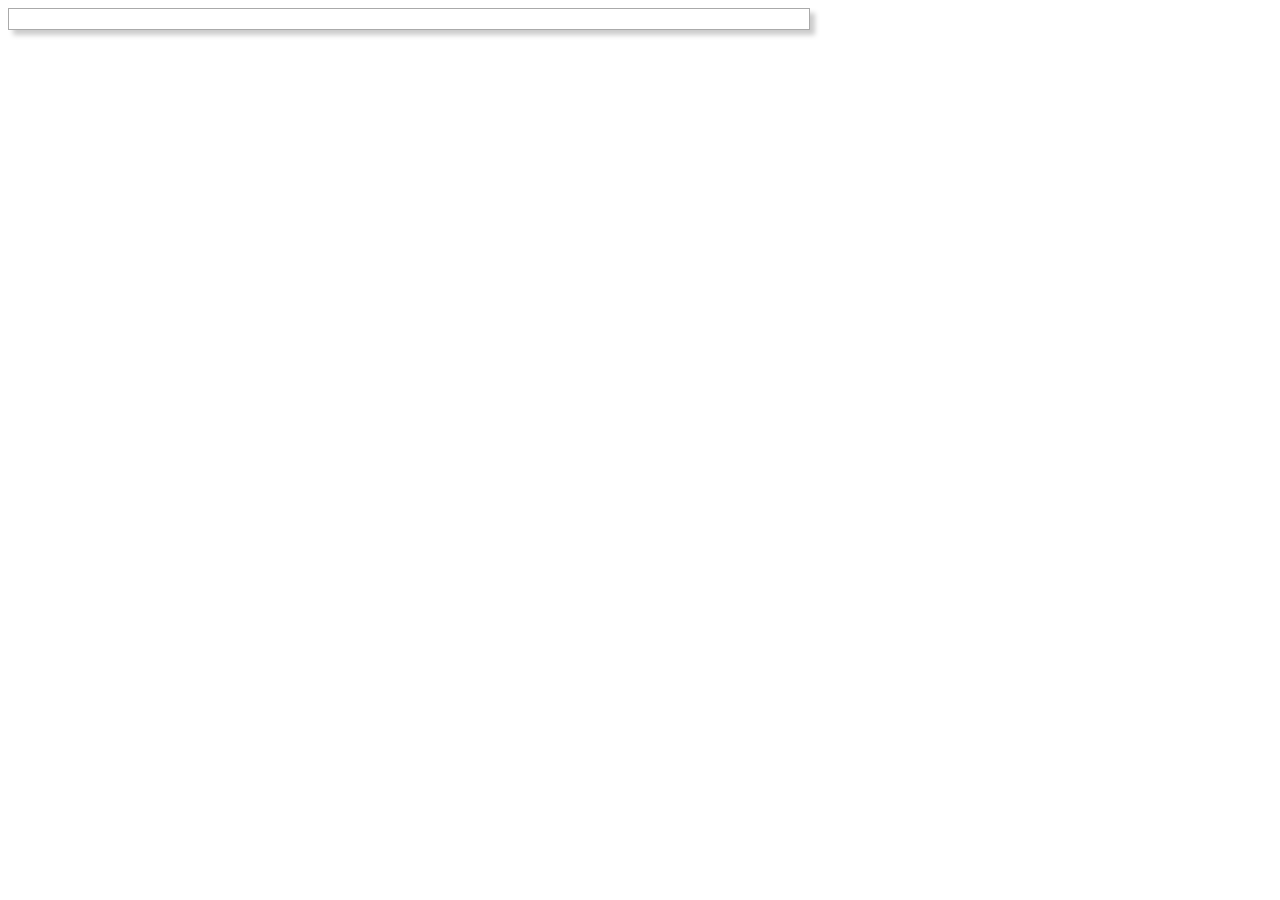
==== src/index.html @ 242c93d6 "First commit" ====
<html lang="en">
  <head>
    <meta charset="utf-8" />
    <meta name="viewport" content="width=320; initial-scale=1.0; maximum-scale=1.0; user-scalable=no;">

    <!--script type="text/javascript" src="js/lib/jquery-1.6.1.min.js"></script-->
    <script type="text/javascript" src="http://ajax.googleapis.com/ajax/libs/jquery/1.6.2/jquery.min.js"></script>

    <!-- JS_START -->
    <script type="text/javascript" src="js/lib/raphael-min.js"></script>

    <script type="text/javascript" src="js/lib/underscore.js"></script>
    <script type="text/javascript" src="js/lib/backbone-min.js"></script>
    <script type="text/javascript" src="js/lib/modernizr.custom.59021.js"></script>
    <script type="text/javascript" src="js/lib/jquery.animate-enhanced.min.js"></script>

    <script type="text/javascript" src="js/gui/shared/utils/ArrayUtil.js"></script>
    <script type="text/javascript" src="js/gui/shared/utils/MapUtil.js"></script>
    <script type="text/javascript" src="js/gui/shared/utils/StringUtil.js"></script>
    <script type="text/javascript" src="js/gui/shared/data/BaseCSVParser.js"></script>
    <script type="text/javascript" src="js/gui/shared/facebook/Facebook.js"></script>
    <script type="text/javascript" src="js/gui/shared/date/Date.js"></script>

    <script type="text/javascript" src="js/gui/bankofenglandmpc/BankOfEnglandMPC.js"></script>
    <script type="text/javascript" src="js/gui/bankofenglandmpc/view/GraphView.js"></script>
    <script type="text/javascript" src="js/gui/bankofenglandmpc/view/HeaderView.js"></script>
    <script type="text/javascript" src="js/gui/bankofenglandmpc/view/MembersView.js"></script>
    <script type="text/javascript" src="js/gui/bankofenglandmpc/view/ResultsView.js"></script>
    <script type="text/javascript" src="js/gui/bankofenglandmpc/view/Chart.js"></script>
    <script type="text/javascript" src="js/gui/bankofenglandmpc/model/model.js"></script>
    <script type="text/javascript" src="js/gui/bankofenglandmpc/parser/MembersCSVParser.js"></script>
    <script type="text/javascript" src="js/gui/bankofenglandmpc/parser/DecisionsCSVParser.js"></script>
    <!-- JS_END -->

    <!-- CSS_START -->
    <link rel="stylesheet" href="css/style.css" type="text/css"/>
    <!--[if IE]>
      <link rel="stylesheet" href="css/style_ie.css" type="text/css"/><![endif]-->
    <!-- CSS_END -->

    <script type="text/javascript">

        $(document).ready(function()
        {
            $.ajax("templates/boe_mpc.html").success(function(response)
            {
                $("body").append(response);

                //http://resource.guim.co.uk/interactiveresource/interactivedata/mpc_decisions
                //http://resource.guim.co.uk/interactiveresource/interactivedata/mpc_members

                var membersUrl = "members.txt";
                var decisionsUrl = "decisions.txt";

                var bankOfEnglandMPC = new gui.bankofenglandmpc.BankOfEnglandMPC({ el: $("#bankOfEnglandMPC"), membersUrl:membersUrl, decisionsUrl:decisionsUrl });

                 /*
                 var facebookConnector = new gui.facebook.Facebook({
                      appId  : '106500279431406',
                      status : false, // check login status
                      cookie : true, // enable cookies to allow the server to access the session
                      xfbml  : true  // parse XFBML
                  });
                  */
            });


        });

    </script>


</head>
<body>

<div class="boxShadow">
    <div id="bankOfEnglandMPC"></div>
</div>

</body>
</html>
---- src/css/style.css ----
.boxShadow
{
    border: 1px solid #aaa;
    width: 780px;
    padding: 10px;
    -moz-box-shadow: 5px 5px 5px #ccc;
    -webkit-box-shadow: 5px 5px 5px #ccc;
    box-shadow: 5px 5px 5px #ccc;
}

div {
  -webkit-tap-highlight-color: rgba(0,0,0,0);
}

#bankOfEnglandMPC {
    width: 780px;
    font-size: 0.8em;
    position:relative;
}

#bankOfEnglandMPC svg
{
    vertical-align: bottom;
}


#bankOfEnglandMPC a:link
{
    color: #253777;
    text-decoration: none;
}
#bankOfEnglandMPC a:hover
{
    color: #990000;
    text-decoration: underline;
}

#bankOfEnglandMPC a:visited
{
    color: #253777;
    text-decoration: none;
}

#boempc_header
{
    position:relative;

    width: 780px;
}

#boempc_header .monthTitle
{
    font-family: Arial, Verdana, sans-serif;
    font-size: 1.2em;
    margin-bottom: 2px;
}

#boempc_header .title
{
    float:left;
    width: 190px;
    margin-right: 10px;
    font-family: Georgia, Times, serif;
    font-size: 1.8em;
    font-weight: bold;
}

#boempc_header .description
{
    float:left;
    padding-left: 5px;
    width: 570px;
    min-height: 90px;

    font-family: Arial, Verdana, sans-serif;
    font-size: 1em;
}


#boempc_header .readfull
{
    font-family: Arial, Verdana, sans-serif;
    font-size: 0.9em;
    text-align: right;
    margin-top: 5px;
}

#boempc_members
{
    float:left;
    width: 190px;
    margin-right: 10px;

	position: relative;
}

#boempc_members .memberName
{
    color:#000000;

    font-family: Arial, Verdana, sans-serif;
    font-size: 1em;

    -webkit-user-select: none;
    -khtml-user-select: none;
    -moz-user-select: none;
    -o-user-select: none;
    user-select: none;

    margin-bottom: 5px;

    cursor: pointer;
}

#boempc_members .memberName:hover
{
    color:#990000;
}

#boempc_members .memberBullet
{
    float:left;
    width:22px;
    margin-bottom:3px;
}

#boempc_members .memberLabel
{
    float:left;
    width:160px;

    margin-top:2px;
    margin-bottom:3px;
}

#boempc_members .splitter
{
    border-top:  1px dashed #666666;

    margin-top:10px;
    margin-bottom:10px;
}

#boempc_members .memberDetailDisplay
{
    position: relative;

    font-family: Arial, Verdana, sans-serif;
    font-size: 0.9em;
}

#boempc_members .memberDetailDisplay .name
{
    font-size: 1.1em;
    font-weight: bold;
    margin-bottom: 5px;
}

#boempc_results
{
    position: relative;
    width:580px;
    overflow: hidden;
    padding-bottom: 20px;
}

#boempc_results .months
{
    position: relative;
    width:600px;
    padding-left: 5px;
    position: relative;
}

#boempc_results .keys
{
    padding-left: 5px;
}

#boempc_results .month
{
    position: relative;
    float:left;
    display: inline-block;
    text-align: center;
    width: 40px;
    margin-right: 13px;
    cursor: pointer;
}
#boempc_results .month .over
{
    position:absolute;
    top: 0;
    left: -5;
    width: 48px;
    height:100%;
    border-left: 1px dashed #a7a9ac;
    border-right: 1px dashed #a7a9ac;

    z-index: -1;
}

#boempc_results .callout
{
    position:absolute;
    z-index: 1000;
    font-family: Arial, Verdana, sans-serif;
    font-size: 0.9em;
    width:130px;
    color: #FFF;
}
#boempc_results .callout .content
{
    position:absolute;
    top: 13px;
}

#boempc_results .callout .content .contentOuter
{
    margin-top:-30px;
    display: table;
    height: 60px;
    #position: relative;
    overflow: hidden;
}
#boempc_results .callout .content .contentMiddle
{
    #position: absolute;
    #top: 50%;
    display: table-cell;
    vertical-align: middle;
}
#boempc_results .callout .content .contentInner
{
    width: 104px;
    background-color: #666666;
    #position: relative;
    #top: -50%;

    padding: 4px 8px 4px 8px;
    border-radius: 5px;
    moz-border-radius: 5px;
    webkit-border-radius: 5px;
}

#boempc_results .callout .arrow
{
    position:absolute;
    width: 10px;
    height: 18px;
    top: 4;
}
#boempc_results .callout.left .content
{
    left: 0;
}
#boempc_results .callout.left .arrow
{
    left: 119;
}
#boempc_results .callout.right .content
{
    left: 9;
}
#boempc_results .callout.right .arrow
{
    left: 0;
}

#boempc_results ul
{
    margin: 0px;
    padding: 0px;
}
#boempc_results li
{
    list-style: none;
    padding: 4px;

    cursor: pointer;
}

#boempc_results .monthLabel
{
    font-family: Arial, Verdana, sans-serif;
    color: #a7a9ac;
    font-size: 1em;
}
#boempc_results .resultLabel
{
    font-family: Arial, Verdana, sans-serif;
    font-size: 0.9em;
    margin-top:3px;
    margin-bottom:3px;
    width :40px;
    height :42px;
    background-image:url("../assets/images/result-bg.gif");
    background-repeat: no-repeat;
}
#boempc_results .resultLabel .valigner
{
    height:100%;
    width: 0px;
    vertical-align: middle;
    visibility: hidden;
}
#boempc_results .resultLabel.bgHold
{
    background-position: -50px 0px;
}
#boempc_results .resultLabel.bgRaise
{
    background-position: 0px 0px;
}
#boempc_results .resultLabel.bgLower
{
    background-position: -100px 0px;
}


#boempc_results .voteKey
{
    float:left;

    font-family: Arial, Verdana, sans-serif;
    font-size: 1em;

    margin-top: 20px;
    margin-right: 30px;

}
#boempc_results .voteKeyBox
{
    width:20px;
    height:20px;
    margin-right: 5px;
    display: inline-block;
    float: left;
}

#boempc_results .raise
{
    background-color: #DDDDDD;
}
#boempc_results .hold
{
    background-color: #BBBBBB;
    border-top: 1px solid #666666;
    border-bottom: 1px solid #666666;
}
#boempc_results .lower
{
    background-color: #999999;
}

#boempc_graph
{
    margin-left: 5px;
}

#boempc_graph .title
{
    font-family: Arial, Verdana, sans-serif;
    font-size: 1em;
    margin-bottom: 5px;
}

#boempc_graph .graphPanel
{
    width:570px;
    height: 100px;
    background-color: #EEEEEE;
}
---- src/css/style_ie.css ----
/* for Internet Explorer */
/*\*/
* html #boempc_header .description {
    height:auto;
    height: 90px;
}
/**/

/* for Internet Explorer */
/*\*/
* html #boempc_results .month {
    height:auto;
    height:1;
}
/**/

/* for Internet Explorer */
/*\*/
* html #boempc_results .month .over {
    height:auto;
    height: 100%;
}
/**/


/* for Internet Explorer */
/*\*/
* html #boempc_results .month .over
{
    width: 50px;
}
/**/

/* for Internet Explorer */
/*\*/
* html #boempc_results .callout .content .contentInner
{
    width: 120px;
}
/**/
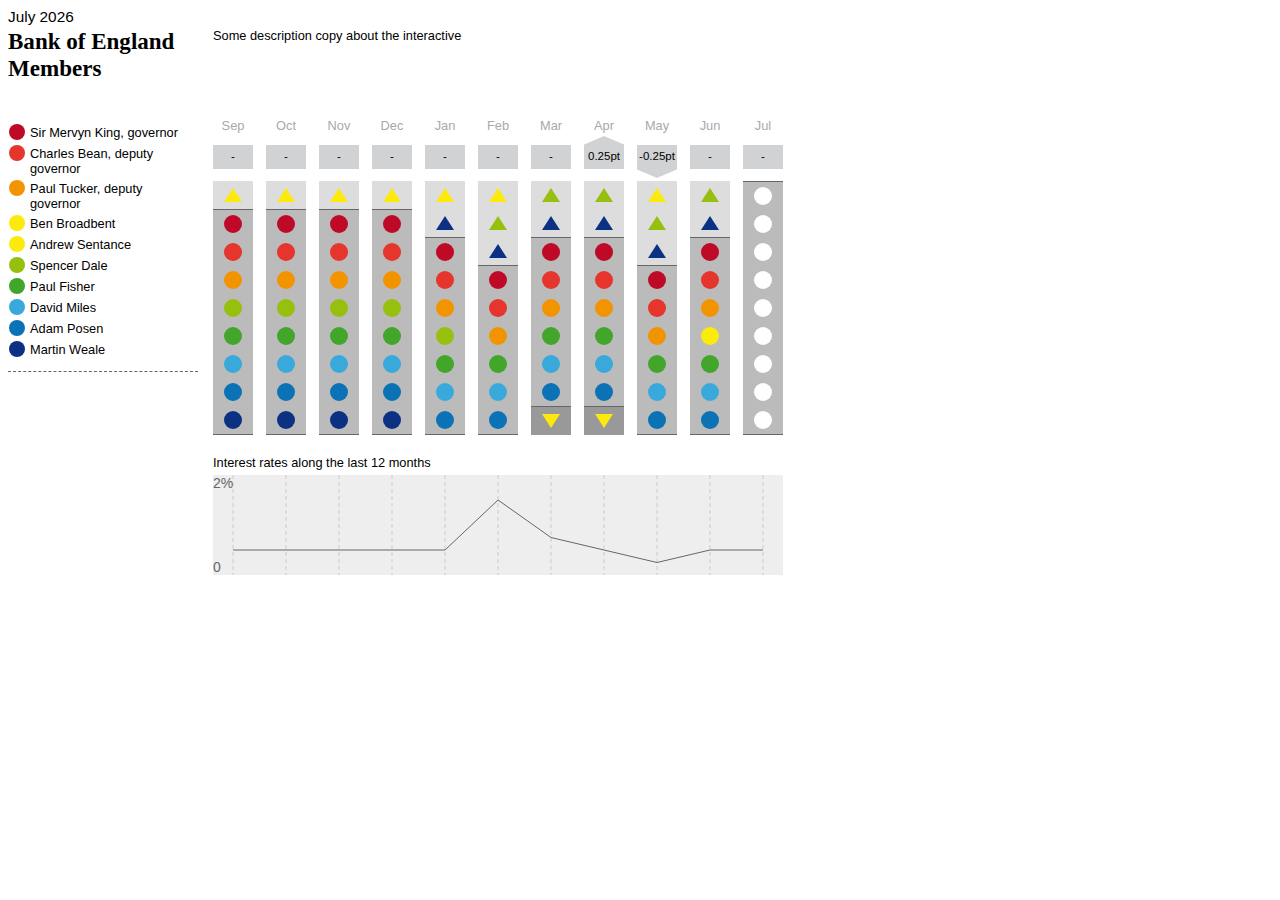
==== commit 068b018a: "Clean up and removal of border, also removed unused js and moved image to be inline with text." ====
--- a/src/index.html
+++ b/src/index.html
@@ -3,8 +3,8 @@
     <meta charset="utf-8" />
     <meta name="viewport" content="width=320; initial-scale=1.0; maximum-scale=1.0; user-scalable=no;">
 
-    <!--script type="text/javascript" src="js/lib/jquery-1.6.1.min.js"></script-->
-    <script type="text/javascript" src="http://ajax.googleapis.com/ajax/libs/jquery/1.6.2/jquery.min.js"></script>
+    <script type="text/javascript" src="js/lib/jquery-1.6.1.min.js"></script>
+    <!--script type="text/javascript" src="http://ajax.googleapis.com/ajax/libs/jquery/1.6.2/jquery.min.js"></script-->
 
     <!-- JS_START -->
     <script type="text/javascript" src="js/lib/raphael-min.js"></script>
@@ -15,10 +15,8 @@
     <script type="text/javascript" src="js/lib/jquery.animate-enhanced.min.js"></script>
 
     <script type="text/javascript" src="js/gui/shared/utils/ArrayUtil.js"></script>
-    <script type="text/javascript" src="js/gui/shared/utils/MapUtil.js"></script>
     <script type="text/javascript" src="js/gui/shared/utils/StringUtil.js"></script>
     <script type="text/javascript" src="js/gui/shared/data/BaseCSVParser.js"></script>
-    <script type="text/javascript" src="js/gui/shared/facebook/Facebook.js"></script>
     <script type="text/javascript" src="js/gui/shared/date/Date.js"></script>
 
     <script type="text/javascript" src="js/gui/bankofenglandmpc/BankOfEnglandMPC.js"></script>
@@ -46,22 +44,15 @@
             {
                 $("body").append(response);
 
-                //http://resource.guim.co.uk/interactiveresource/interactivedata/mpc_decisions
-                //http://resource.guim.co.uk/interactiveresource/interactivedata/mpc_members
+                /*
+                var membersUrl = "http://resource.guim.co.uk/interactiveresource/interactivedata/mpc_decisions";
+                var decisionsUrl = "http://resource.guim.co.uk/interactiveresource/interactivedata/mpc_members";
+                */
 
                 var membersUrl = "members.txt";
                 var decisionsUrl = "decisions.txt";
 
                 var bankOfEnglandMPC = new gui.bankofenglandmpc.BankOfEnglandMPC({ el: $("#bankOfEnglandMPC"), membersUrl:membersUrl, decisionsUrl:decisionsUrl });
-
-                 /*
-                 var facebookConnector = new gui.facebook.Facebook({
-                      appId  : '106500279431406',
-                      status : false, // check login status
-                      cookie : true, // enable cookies to allow the server to access the session
-                      xfbml  : true  // parse XFBML
-                  });
-                  */
             });
 
 
@@ -73,9 +64,7 @@
 </head>
 <body>
 
-<div class="boxShadow">
-    <div id="bankOfEnglandMPC"></div>
-</div>
+<div id="bankOfEnglandMPC"></div>
 
 </body>
 </html>--- a/src/css/style.css
+++ b/src/css/style.css
@@ -154,6 +154,12 @@
     font-size: 1.1em;
     font-weight: bold;
     margin-bottom: 5px;
+}
+
+#boempc_members .memberDetailDisplay img
+{
+    margin-right: 10px;
+    margin-bottom: 10px;
 }
 
 #boempc_results
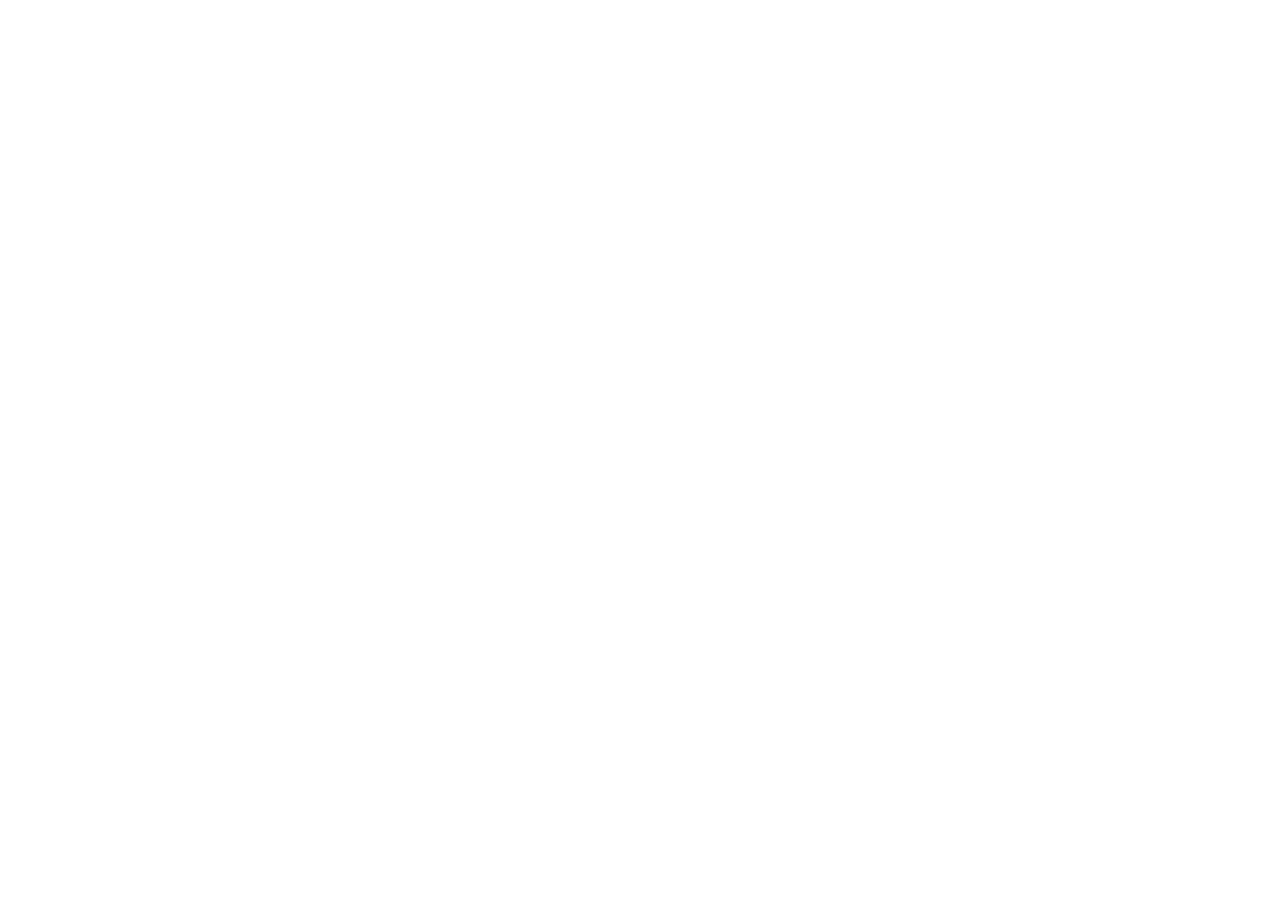
==== commit cf075aad: "google CDN jQuery and css tweak to remove margins from body" ====
--- a/src/index.html
+++ b/src/index.html
@@ -3,8 +3,7 @@
     <meta charset="utf-8" />
     <meta name="viewport" content="width=320; initial-scale=1.0; maximum-scale=1.0; user-scalable=no;">
 
-    <script type="text/javascript" src="js/lib/jquery-1.6.1.min.js"></script>
-    <!--script type="text/javascript" src="http://ajax.googleapis.com/ajax/libs/jquery/1.6.2/jquery.min.js"></script-->
+    <script type="text/javascript" src="http://ajax.googleapis.com/ajax/libs/jquery/1.6.2/jquery.min.js"></script>
 
     <!-- JS_START -->
     <script type="text/javascript" src="js/lib/raphael-min.js"></script>
@@ -67,4 +66,4 @@
 <div id="bankOfEnglandMPC"></div>
 
 </body>
-</html>+</html>
--- a/src/css/style.css
+++ b/src/css/style.css
@@ -1,5 +1,9 @@
-.boxShadow
-{
+body {
+  margin: 0;
+  padding: 0;
+}
+
+.boxShadow {
     border: 1px solid #aaa;
     width: 780px;
     padding: 10px;
@@ -18,8 +22,7 @@
     position:relative;
 }
 
-#bankOfEnglandMPC svg
-{
+#bankOfEnglandMPC svg {
     vertical-align: bottom;
 }
 
